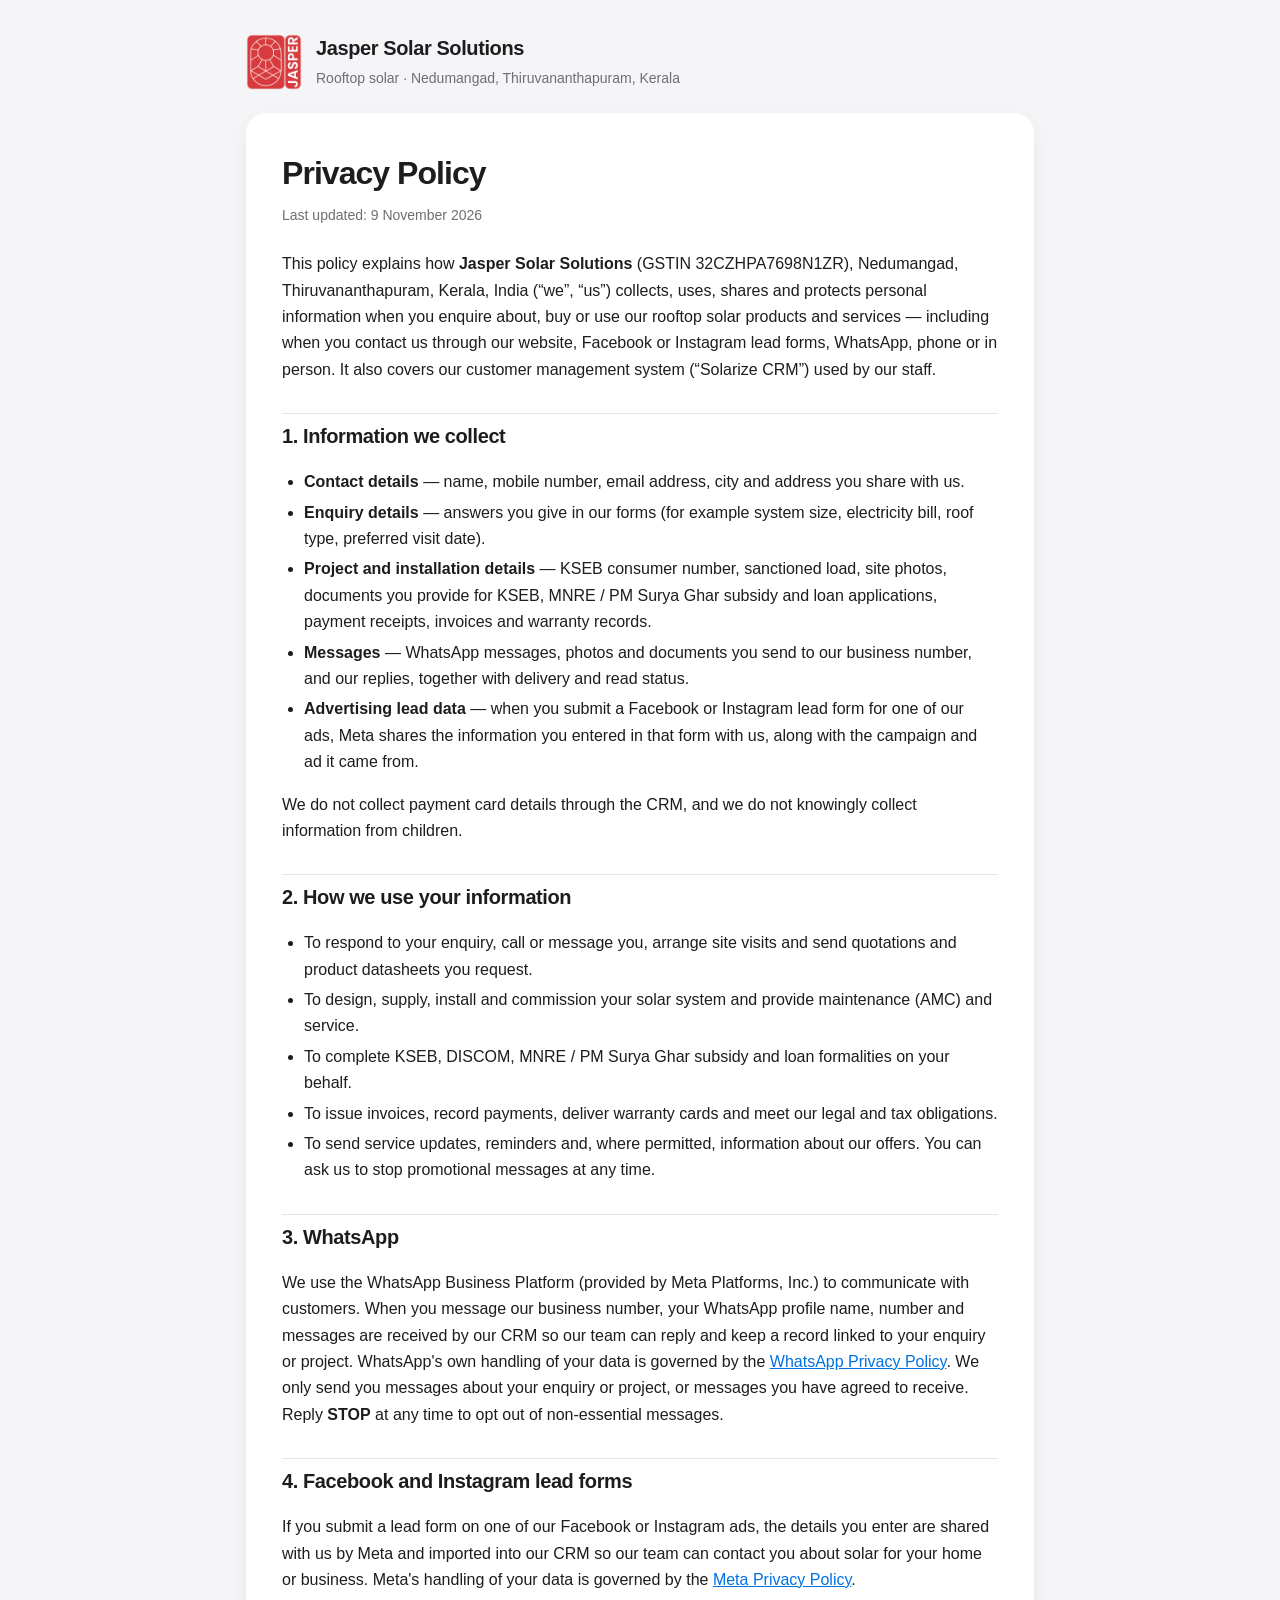
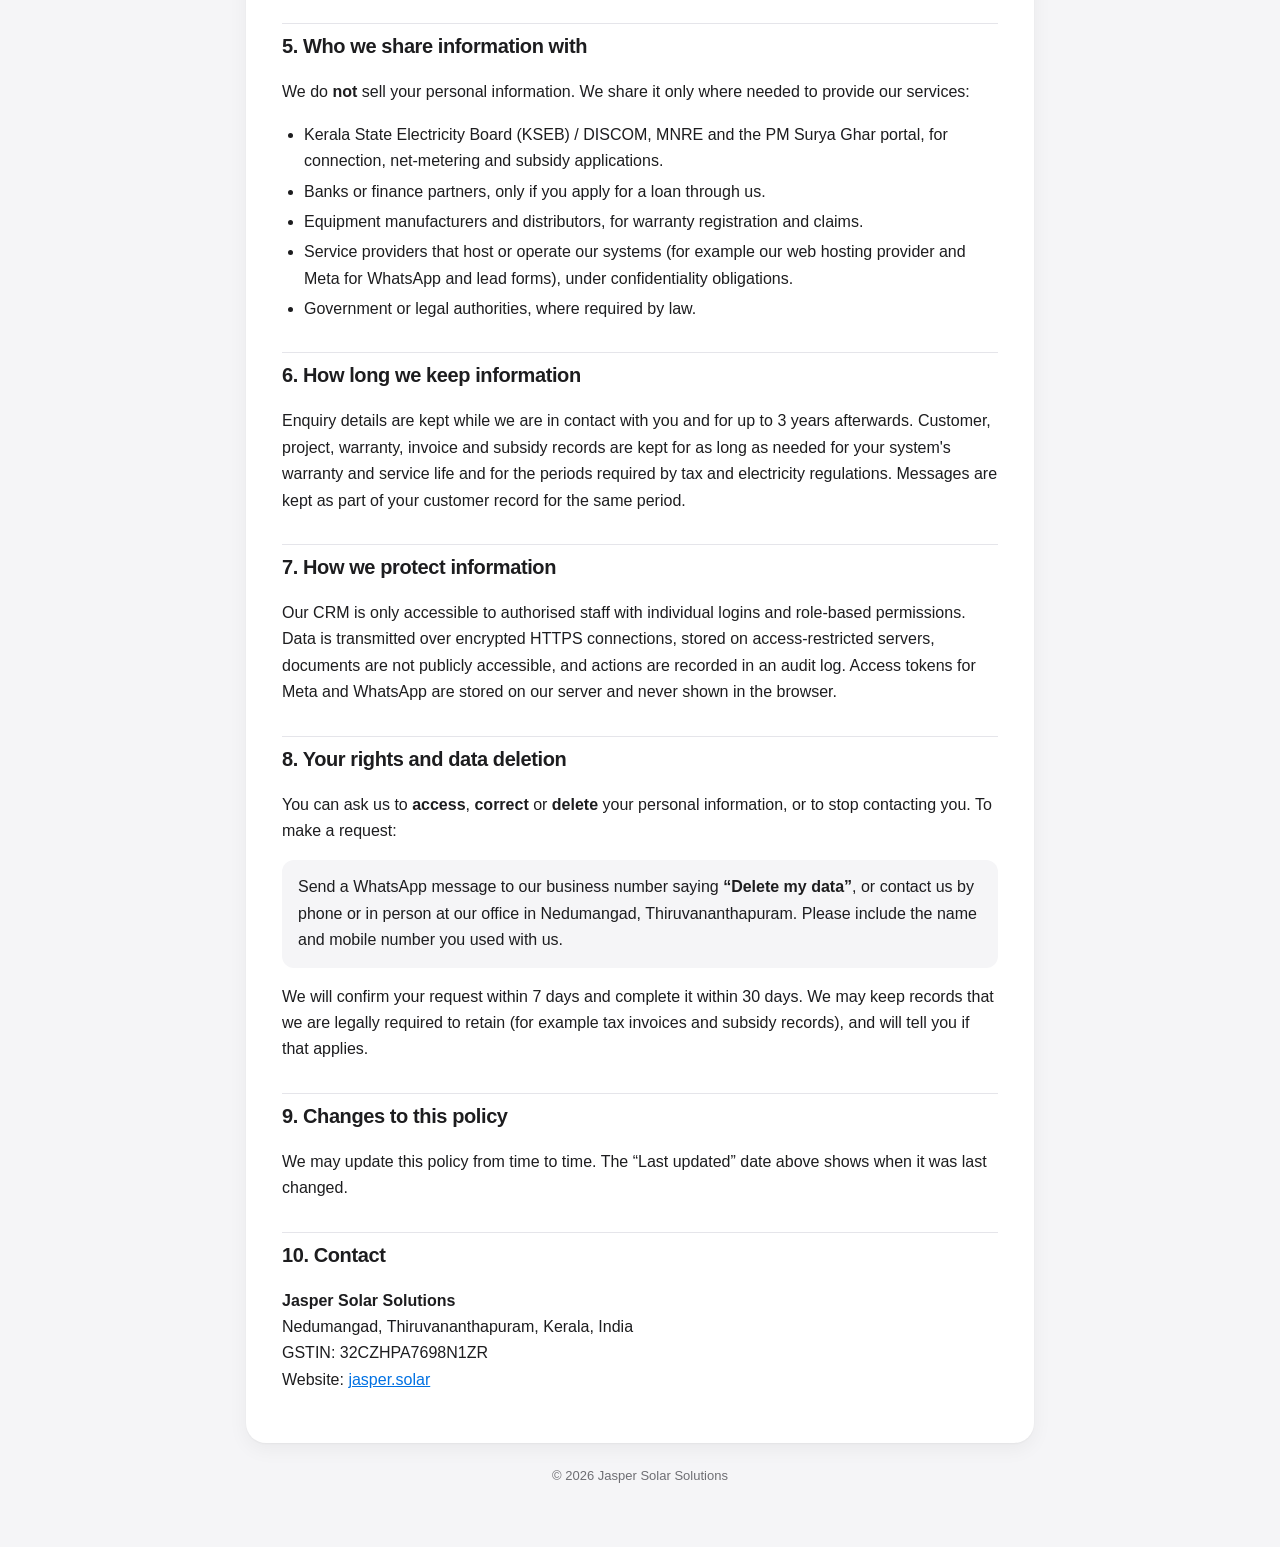
==== privacy.html @ 9aa81e89 "Add public privacy policy page (for Meta app publishing) Co-Authored-By: Claude Opus 5.5 <noreply@an" ====
<!doctype html>
<html lang="en">
<head>
<meta charset="utf-8">
<meta name="viewport" content="width=device-width,initial-scale=1">
<title>Privacy Policy · Jasper Solar Solutions</title>
<meta name="description" content="How Jasper Solar Solutions collects, uses and protects personal information, including enquiries from Facebook/Instagram lead forms and WhatsApp.">
<link rel="icon" type="image/png" href="assets/logo.png">
<style>
:root{--bg:#f5f5f7;--card:#fff;--tx:#1d1d1f;--mut:#6e6e73;--bd:#e5e5ea;--pri:#0071e3}
*{box-sizing:border-box}html,body{margin:0}
body{font:16px/1.65 -apple-system,BlinkMacSystemFont,"SF Pro Text","Segoe UI",Roboto,Helvetica,Arial,sans-serif;background:var(--bg);color:var(--tx);-webkit-font-smoothing:antialiased}
.wrap{max-width:820px;margin:0 auto;padding:32px 16px 60px}
header{display:flex;gap:14px;align-items:center;margin-bottom:22px}header img{width:56px;height:56px;object-fit:contain}
header b{display:block;font-size:20px;letter-spacing:-.02em}header span{color:var(--mut);font-size:14px}
article{background:var(--card);border-radius:20px;padding:34px 36px;box-shadow:0 1px 2px rgba(0,0,0,.04),0 6px 20px rgba(0,0,0,.05)}
h1{font-size:32px;letter-spacing:-.03em;margin:0 0 4px}.upd{color:var(--mut);font-size:14px;margin:0 0 24px}
h2{font-size:20px;letter-spacing:-.02em;margin:30px 0 8px;padding-top:6px;border-top:1px solid var(--bd)}
ul{padding-left:22px}li{margin:4px 0}a{color:var(--pri)}
.box{background:var(--bg);border-radius:12px;padding:14px 16px}
footer{text-align:center;color:var(--mut);font-size:13px;margin-top:22px}
@media(max-width:600px){article{padding:24px 18px}h1{font-size:26px}}
</style>
</head>
<body>
<div class="wrap">
<header><img src="assets/logo.png" alt="Jasper Solar"><div><b>Jasper Solar Solutions</b><span>Rooftop solar · Nedumangad, Thiruvananthapuram, Kerala</span></div></header>
<article>
<h1>Privacy Policy</h1>
<p class="upd">Last updated: 9 November 2026</p>

<p>This policy explains how <b>Jasper Solar Solutions</b> (GSTIN 32CZHPA7698N1ZR), Nedumangad, Thiruvananthapuram, Kerala, India (“we”, “us”) collects, uses, shares and protects personal information when you enquire about, buy or use our rooftop solar products and services — including when you contact us through our website, Facebook or Instagram lead forms, WhatsApp, phone or in person. It also covers our customer management system (“Solarize CRM”) used by our staff.</p>

<h2>1. Information we collect</h2>
<ul>
<li><b>Contact details</b> — name, mobile number, email address, city and address you share with us.</li>
<li><b>Enquiry details</b> — answers you give in our forms (for example system size, electricity bill, roof type, preferred visit date).</li>
<li><b>Project and installation details</b> — KSEB consumer number, sanctioned load, site photos, documents you provide for KSEB, MNRE / PM Surya Ghar subsidy and loan applications, payment receipts, invoices and warranty records.</li>
<li><b>Messages</b> — WhatsApp messages, photos and documents you send to our business number, and our replies, together with delivery and read status.</li>
<li><b>Advertising lead data</b> — when you submit a Facebook or Instagram lead form for one of our ads, Meta shares the information you entered in that form with us, along with the campaign and ad it came from.</li>
</ul>
<p>We do not collect payment card details through the CRM, and we do not knowingly collect information from children.</p>

<h2>2. How we use your information</h2>
<ul>
<li>To respond to your enquiry, call or message you, arrange site visits and send quotations and product datasheets you request.</li>
<li>To design, supply, install and commission your solar system and provide maintenance (AMC) and service.</li>
<li>To complete KSEB, DISCOM, MNRE / PM Surya Ghar subsidy and loan formalities on your behalf.</li>
<li>To issue invoices, record payments, deliver warranty cards and meet our legal and tax obligations.</li>
<li>To send service updates, reminders and, where permitted, information about our offers. You can ask us to stop promotional messages at any time.</li>
</ul>

<h2>3. WhatsApp</h2>
<p>We use the WhatsApp Business Platform (provided by Meta Platforms, Inc.) to communicate with customers. When you message our business number, your WhatsApp profile name, number and messages are received by our CRM so our team can reply and keep a record linked to your enquiry or project. WhatsApp's own handling of your data is governed by the <a href="https://www.whatsapp.com/legal/privacy-policy" target="_blank" rel="noopener">WhatsApp Privacy Policy</a>. We only send you messages about your enquiry or project, or messages you have agreed to receive. Reply <b>STOP</b> at any time to opt out of non-essential messages.</p>

<h2>4. Facebook and Instagram lead forms</h2>
<p>If you submit a lead form on one of our Facebook or Instagram ads, the details you enter are shared with us by Meta and imported into our CRM so our team can contact you about solar for your home or business. Meta's handling of your data is governed by the <a href="https://www.facebook.com/privacy/policy" target="_blank" rel="noopener">Meta Privacy Policy</a>.</p>

<h2>5. Who we share information with</h2>
<p>We do <b>not</b> sell your personal information. We share it only where needed to provide our services:</p>
<ul>
<li>Kerala State Electricity Board (KSEB) / DISCOM, MNRE and the PM Surya Ghar portal, for connection, net-metering and subsidy applications.</li>
<li>Banks or finance partners, only if you apply for a loan through us.</li>
<li>Equipment manufacturers and distributors, for warranty registration and claims.</li>
<li>Service providers that host or operate our systems (for example our web hosting provider and Meta for WhatsApp and lead forms), under confidentiality obligations.</li>
<li>Government or legal authorities, where required by law.</li>
</ul>

<h2>6. How long we keep information</h2>
<p>Enquiry details are kept while we are in contact with you and for up to 3 years afterwards. Customer, project, warranty, invoice and subsidy records are kept for as long as needed for your system's warranty and service life and for the periods required by tax and electricity regulations. Messages are kept as part of your customer record for the same period.</p>

<h2>7. How we protect information</h2>
<p>Our CRM is only accessible to authorised staff with individual logins and role-based permissions. Data is transmitted over encrypted HTTPS connections, stored on access-restricted servers, documents are not publicly accessible, and actions are recorded in an audit log. Access tokens for Meta and WhatsApp are stored on our server and never shown in the browser.</p>

<h2 id="data-deletion">8. Your rights and data deletion</h2>
<p>You can ask us to <b>access</b>, <b>correct</b> or <b>delete</b> your personal information, or to stop contacting you. To make a request:</p>
<div class="box">Send a WhatsApp message to our business number saying <b>“Delete my data”</b>, or contact us by phone or in person at our office in Nedumangad, Thiruvananthapuram. Please include the name and mobile number you used with us.</div>
<p>We will confirm your request within 7 days and complete it within 30 days. We may keep records that we are legally required to retain (for example tax invoices and subsidy records), and will tell you if that applies.</p>

<h2>9. Changes to this policy</h2>
<p>We may update this policy from time to time. The “Last updated” date above shows when it was last changed.</p>

<h2>10. Contact</h2>
<p><b>Jasper Solar Solutions</b><br>Nedumangad, Thiruvananthapuram, Kerala, India<br>GSTIN: 32CZHPA7698N1ZR<br>Website: <a href="https://jasper.solar" target="_blank" rel="noopener">jasper.solar</a></p>
</article>
<footer>© 2026 Jasper Solar Solutions</footer>
</div>
</body>
</html>
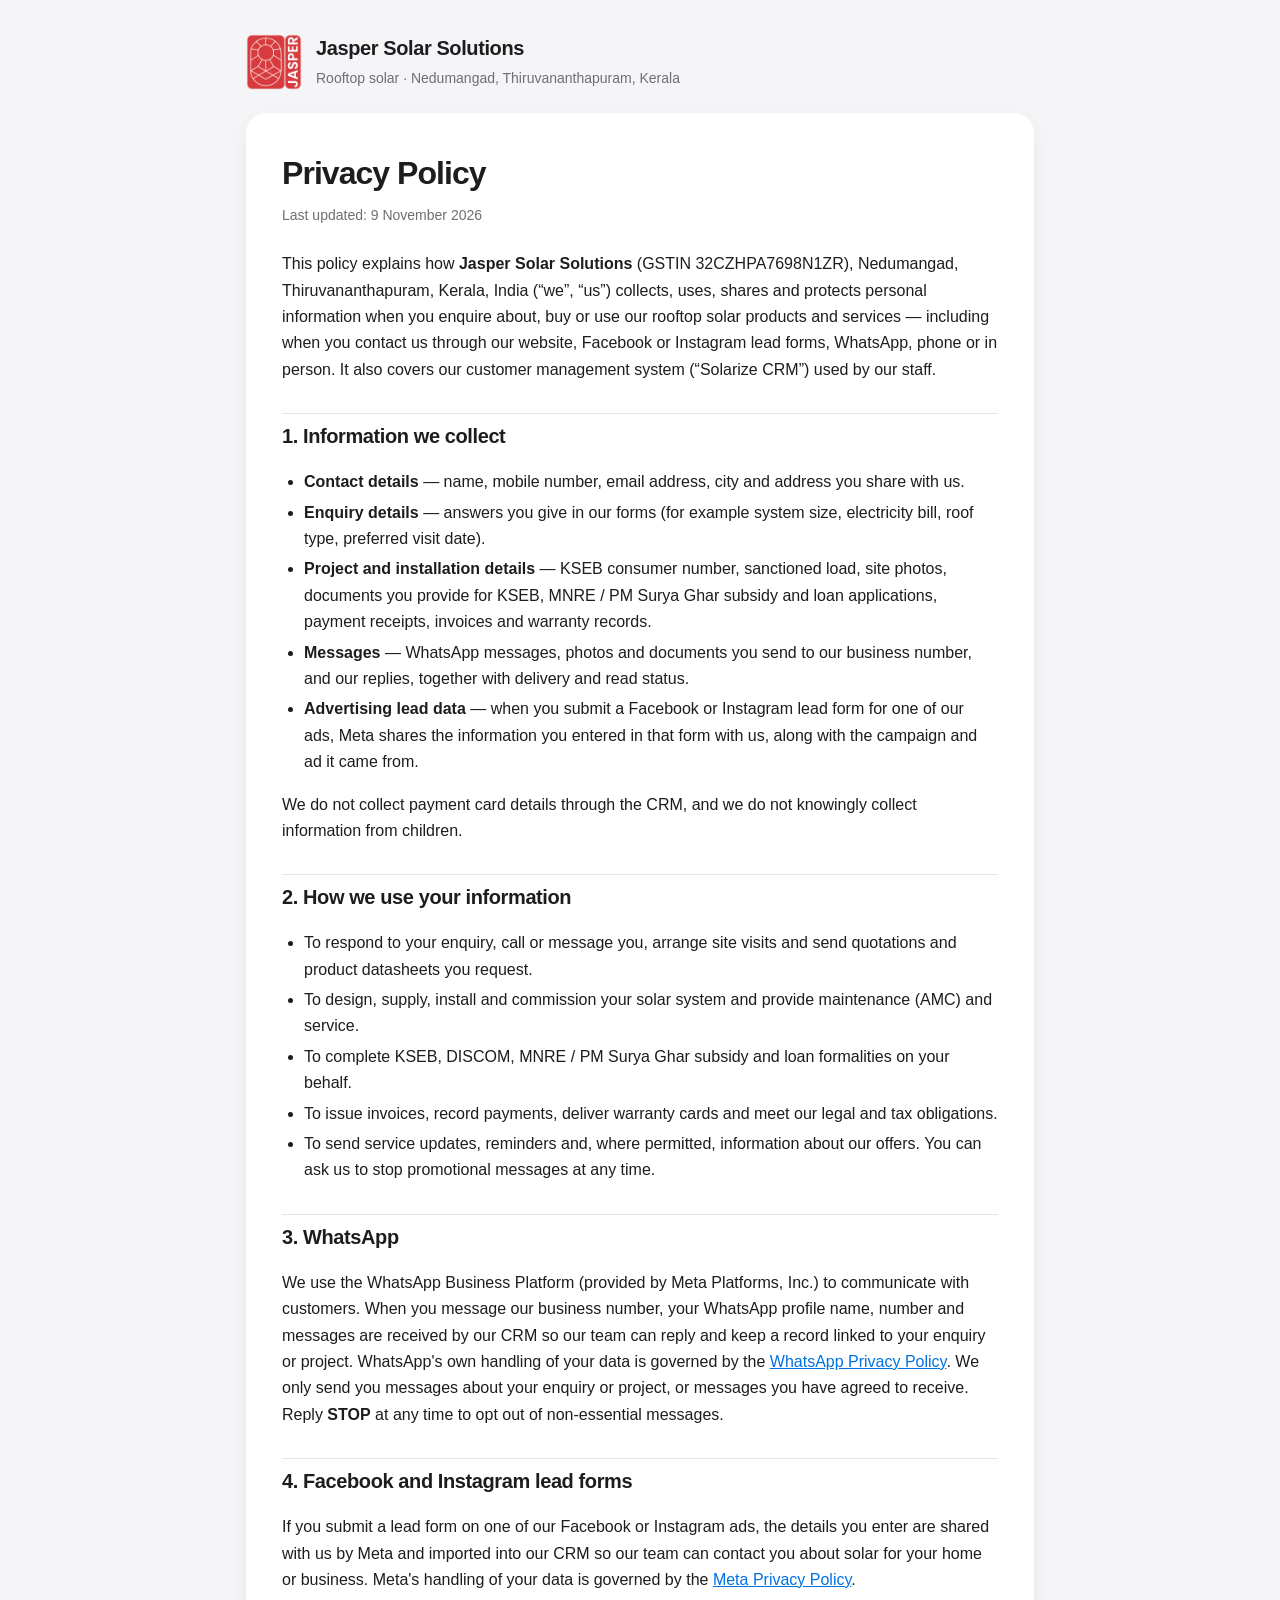
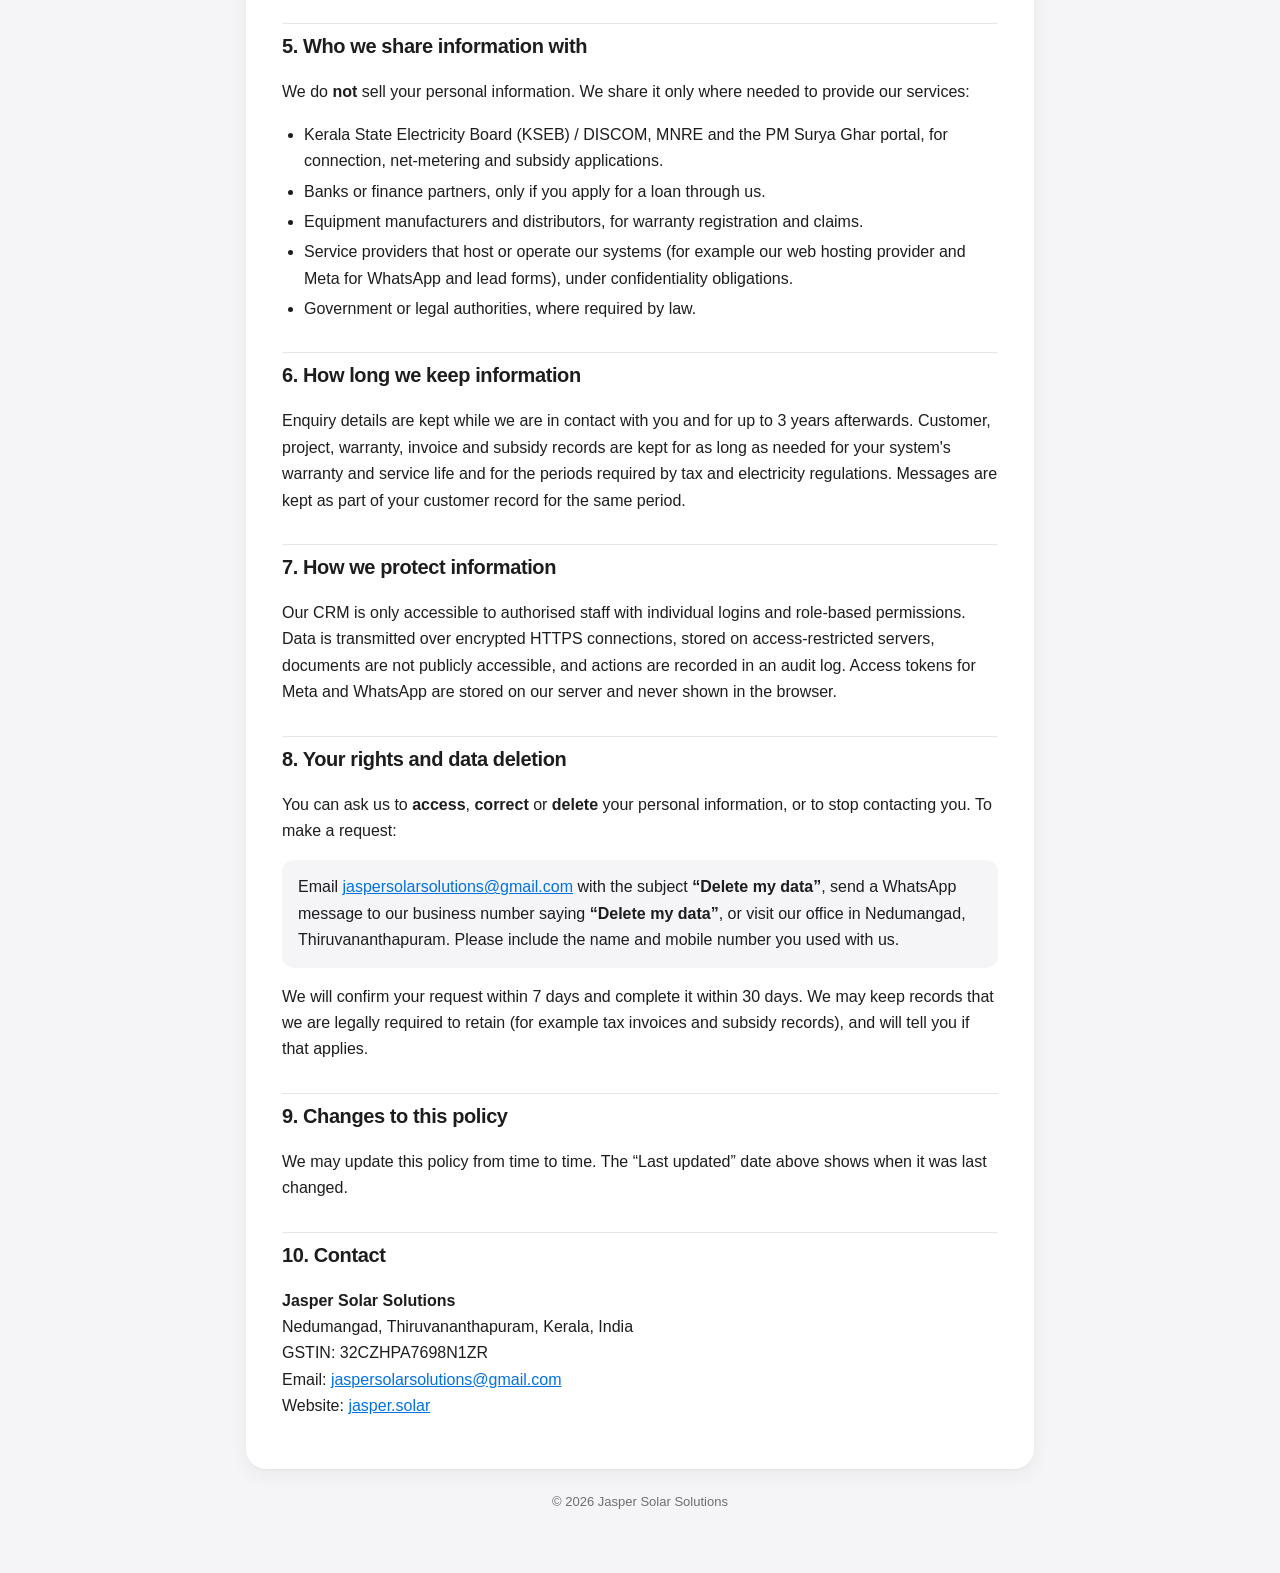
==== commit 0964d34b: "Privacy policy: contact email for data requests Co-Authored-By: Claude Opus 5.5 <noreply@anthropic.c" ====
--- a/privacy.html
+++ b/privacy.html
@@ -74,14 +74,14 @@
 
 <h2 id="data-deletion">8. Your rights and data deletion</h2>
 <p>You can ask us to <b>access</b>, <b>correct</b> or <b>delete</b> your personal information, or to stop contacting you. To make a request:</p>
-<div class="box">Send a WhatsApp message to our business number saying <b>“Delete my data”</b>, or contact us by phone or in person at our office in Nedumangad, Thiruvananthapuram. Please include the name and mobile number you used with us.</div>
+<div class="box">Email <a href="mailto:jaspersolarsolutions@gmail.com?subject=Delete%20my%20data">jaspersolarsolutions@gmail.com</a> with the subject <b>“Delete my data”</b>, send a WhatsApp message to our business number saying <b>“Delete my data”</b>, or visit our office in Nedumangad, Thiruvananthapuram. Please include the name and mobile number you used with us.</div>
 <p>We will confirm your request within 7 days and complete it within 30 days. We may keep records that we are legally required to retain (for example tax invoices and subsidy records), and will tell you if that applies.</p>
 
 <h2>9. Changes to this policy</h2>
 <p>We may update this policy from time to time. The “Last updated” date above shows when it was last changed.</p>
 
 <h2>10. Contact</h2>
-<p><b>Jasper Solar Solutions</b><br>Nedumangad, Thiruvananthapuram, Kerala, India<br>GSTIN: 32CZHPA7698N1ZR<br>Website: <a href="https://jasper.solar" target="_blank" rel="noopener">jasper.solar</a></p>
+<p><b>Jasper Solar Solutions</b><br>Nedumangad, Thiruvananthapuram, Kerala, India<br>GSTIN: 32CZHPA7698N1ZR<br>Email: <a href="mailto:jaspersolarsolutions@gmail.com">jaspersolarsolutions@gmail.com</a><br>Website: <a href="https://jasper.solar" target="_blank" rel="noopener">jasper.solar</a></p>
 </article>
 <footer>© 2026 Jasper Solar Solutions</footer>
 </div>
